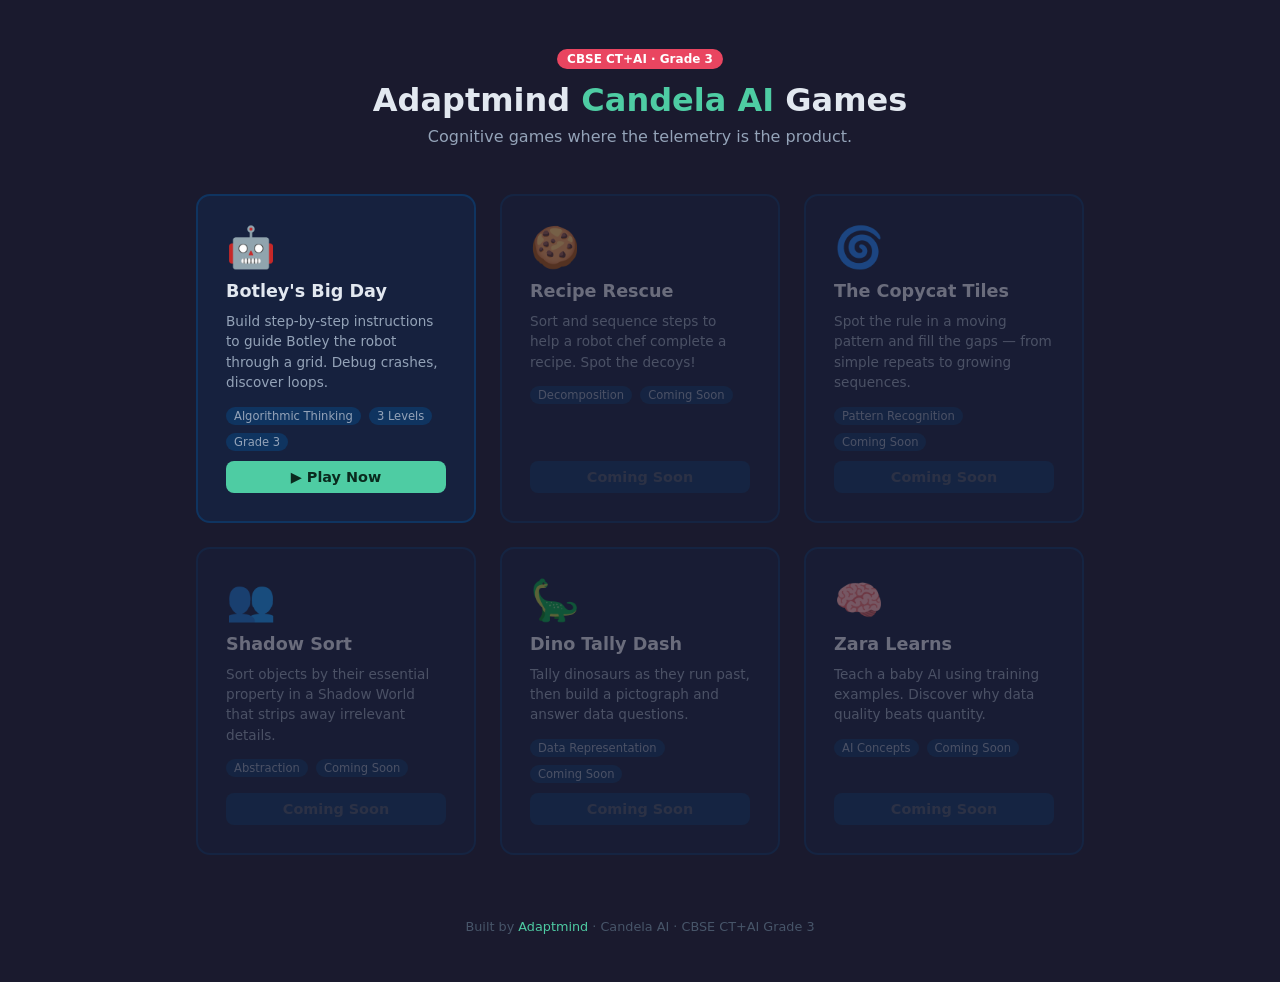
==== index.html @ b89bd98d "Add landing page and enable GitHub Pages Game launcher at root index.html — lists all 6 planned CT+A" ====
<!DOCTYPE html>
<html lang="en">
<head>
  <meta charset="UTF-8">
  <meta name="viewport" content="width=device-width, initial-scale=1.0">
  <title>Adaptmind — Candela AI Games</title>
  <style>
    *, *::before, *::after { box-sizing: border-box; margin: 0; padding: 0; }
    body {
      background: #1a1a2e;
      color: #e2e8f0;
      font-family: 'Segoe UI', system-ui, sans-serif;
      min-height: 100vh;
      display: flex;
      flex-direction: column;
      align-items: center;
      padding: 48px 24px;
    }
    header { text-align: center; margin-bottom: 48px; }
    header h1 { font-size: 2rem; font-weight: 800; }
    header h1 span { color: #4ecca3; }
    header p { color: #94a3b8; margin-top: 8px; font-size: 1rem; }
    .tag {
      display: inline-block;
      background: #e94560;
      color: #fff;
      font-size: 0.75rem;
      font-weight: 700;
      padding: 3px 10px;
      border-radius: 20px;
      margin-bottom: 12px;
    }
    .games { display: flex; flex-wrap: wrap; gap: 24px; justify-content: center; max-width: 900px; }
    .card {
      background: #16213e;
      border: 2px solid #0f3460;
      border-radius: 14px;
      padding: 28px;
      width: 280px;
      transition: border-color 0.2s, transform 0.15s;
      text-decoration: none;
      color: inherit;
      display: flex;
      flex-direction: column;
      gap: 10px;
    }
    .card:hover { border-color: #4ecca3; transform: translateY(-4px); }
    .card .emoji { font-size: 2.5rem; }
    .card h2 { font-size: 1.1rem; font-weight: 700; }
    .card p { color: #94a3b8; font-size: 0.85rem; line-height: 1.5; }
    .card .meta { display: flex; gap: 8px; flex-wrap: wrap; margin-top: 4px; }
    .card .pill {
      background: #0f3460;
      font-size: 0.72rem;
      padding: 2px 8px;
      border-radius: 20px;
      color: #94a3b8;
    }
    .card .play {
      margin-top: auto;
      padding: 8px 0;
      background: #4ecca3;
      color: #0a2a1e;
      border-radius: 8px;
      text-align: center;
      font-weight: 700;
      font-size: 0.9rem;
    }
    footer { margin-top: 64px; color: #475569; font-size: 0.8rem; text-align: center; }
    footer a { color: #4ecca3; text-decoration: none; }
  </style>
</head>
<body>

  <header>
    <div class="tag">CBSE CT+AI · Grade 3</div>
    <h1>Adaptmind <span>Candela AI</span> Games</h1>
    <p>Cognitive games where the telemetry is the product.</p>
  </header>

  <div class="games">

    <a class="card" href="games/botleys-big-day/index.html">
      <div class="emoji">🤖</div>
      <h2>Botley's Big Day</h2>
      <p>Build step-by-step instructions to guide Botley the robot through a grid. Debug crashes, discover loops.</p>
      <div class="meta">
        <span class="pill">Algorithmic Thinking</span>
        <span class="pill">3 Levels</span>
        <span class="pill">Grade 3</span>
      </div>
      <div class="play">▶ Play Now</div>
    </a>

    <!-- Future games slot in here -->
    <div class="card" style="opacity:0.4; cursor:not-allowed;">
      <div class="emoji">🍪</div>
      <h2>Recipe Rescue</h2>
      <p>Sort and sequence steps to help a robot chef complete a recipe. Spot the decoys!</p>
      <div class="meta">
        <span class="pill">Decomposition</span>
        <span class="pill">Coming Soon</span>
      </div>
      <div class="play" style="background:#0f3460; color:#475569;">Coming Soon</div>
    </div>

    <div class="card" style="opacity:0.4; cursor:not-allowed;">
      <div class="emoji">🌀</div>
      <h2>The Copycat Tiles</h2>
      <p>Spot the rule in a moving pattern and fill the gaps — from simple repeats to growing sequences.</p>
      <div class="meta">
        <span class="pill">Pattern Recognition</span>
        <span class="pill">Coming Soon</span>
      </div>
      <div class="play" style="background:#0f3460; color:#475569;">Coming Soon</div>
    </div>

    <div class="card" style="opacity:0.4; cursor:not-allowed;">
      <div class="emoji">👥</div>
      <h2>Shadow Sort</h2>
      <p>Sort objects by their essential property in a Shadow World that strips away irrelevant details.</p>
      <div class="meta">
        <span class="pill">Abstraction</span>
        <span class="pill">Coming Soon</span>
      </div>
      <div class="play" style="background:#0f3460; color:#475569;">Coming Soon</div>
    </div>

    <div class="card" style="opacity:0.4; cursor:not-allowed;">
      <div class="emoji">🦕</div>
      <h2>Dino Tally Dash</h2>
      <p>Tally dinosaurs as they run past, then build a pictograph and answer data questions.</p>
      <div class="meta">
        <span class="pill">Data Representation</span>
        <span class="pill">Coming Soon</span>
      </div>
      <div class="play" style="background:#0f3460; color:#475569;">Coming Soon</div>
    </div>

    <div class="card" style="opacity:0.4; cursor:not-allowed;">
      <div class="emoji">🧠</div>
      <h2>Zara Learns</h2>
      <p>Teach a baby AI using training examples. Discover why data quality beats quantity.</p>
      <div class="meta">
        <span class="pill">AI Concepts</span>
        <span class="pill">Coming Soon</span>
      </div>
      <div class="play" style="background:#0f3460; color:#475569;">Coming Soon</div>
    </div>

  </div>

  <footer>
    Built by <a href="https://adaptmind.in">Adaptmind</a> · Candela AI · CBSE CT+AI Grade 3
  </footer>

</body>
</html>
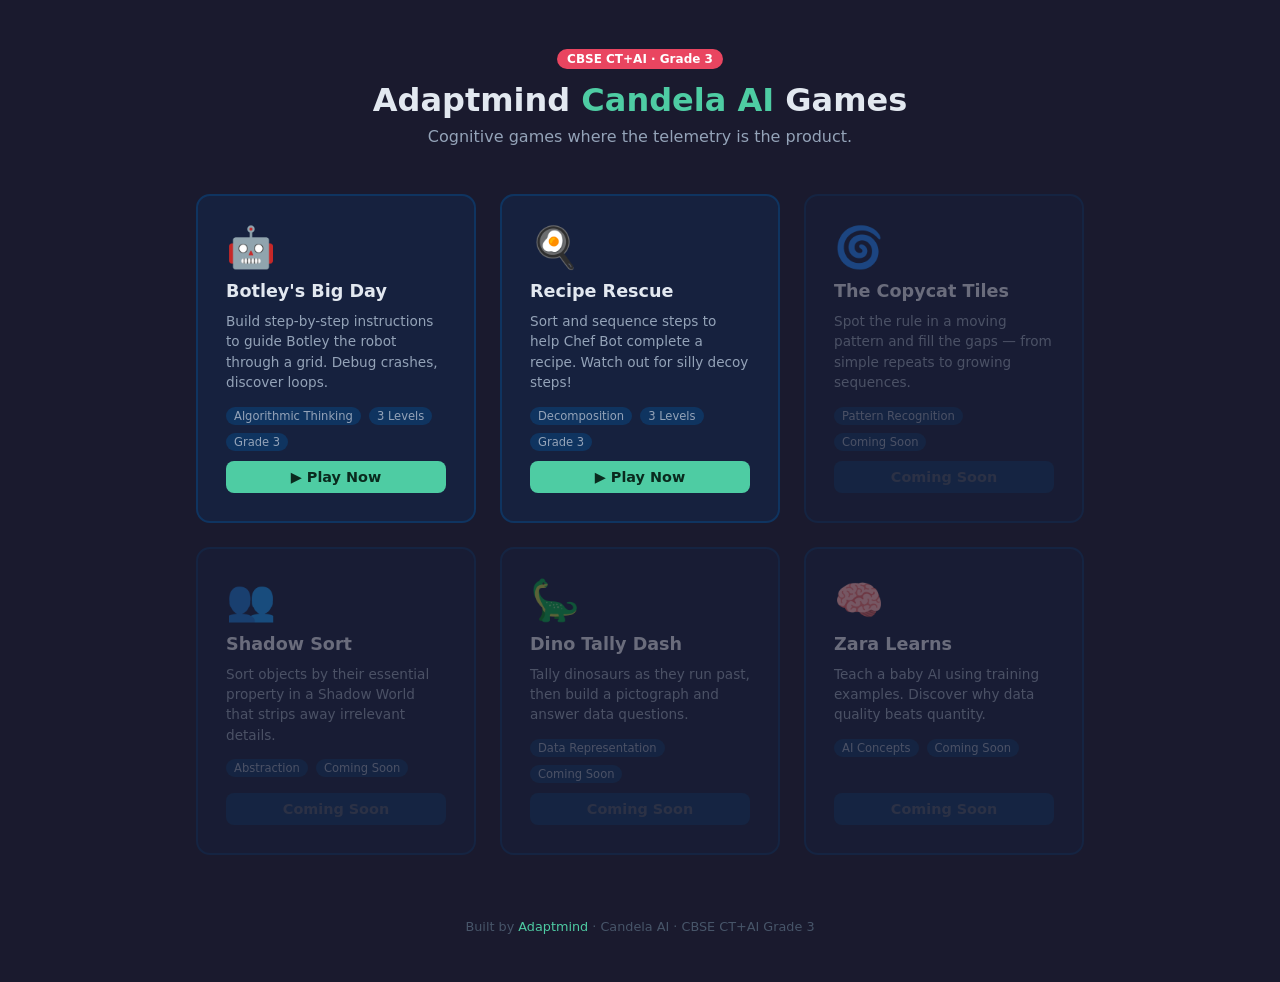
==== commit b50ff2e9: "Add Recipe Rescue — Grade 3 Decomposition game 3-level browser game aligned to CBSE CT+AI LO CT3.D.1" ====
--- a/index.html
+++ b/index.html
@@ -92,17 +92,17 @@
       <div class="play">▶ Play Now</div>
     </a>
 
-    <!-- Future games slot in here -->
-    <div class="card" style="opacity:0.4; cursor:not-allowed;">
-      <div class="emoji">🍪</div>
+    <a class="card" href="games/recipe-rescue/index.html">
+      <div class="emoji">🍳</div>
       <h2>Recipe Rescue</h2>
-      <p>Sort and sequence steps to help a robot chef complete a recipe. Spot the decoys!</p>
+      <p>Sort and sequence steps to help Chef Bot complete a recipe. Watch out for silly decoy steps!</p>
       <div class="meta">
         <span class="pill">Decomposition</span>
-        <span class="pill">Coming Soon</span>
+        <span class="pill">3 Levels</span>
+        <span class="pill">Grade 3</span>
       </div>
-      <div class="play" style="background:#0f3460; color:#475569;">Coming Soon</div>
-    </div>
+      <div class="play">▶ Play Now</div>
+    </a>
 
     <div class="card" style="opacity:0.4; cursor:not-allowed;">
       <div class="emoji">🌀</div>
